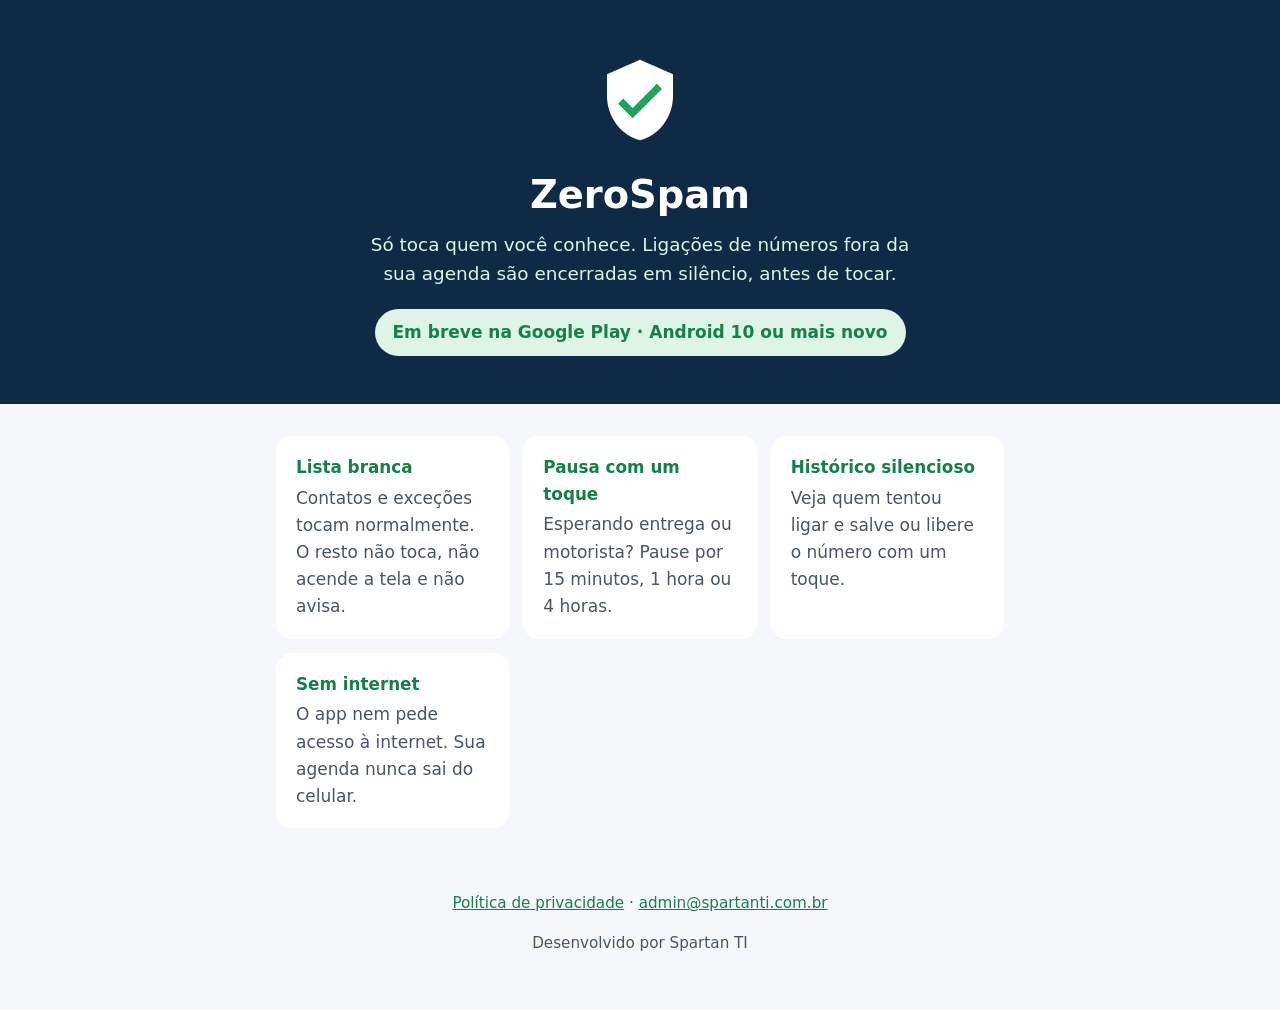
==== index.html @ 676edaab "Site e política de privacidade do ZeroSpam Co-Authored-By: Claude Opus 5 (1M context) <noreply@anthr" ====
<!doctype html>
<html lang="pt-BR">
<head>
<meta charset="utf-8">
<meta name="viewport" content="width=device-width, initial-scale=1">
<title>ZeroSpam — só toca quem você conhece</title>
<meta name="description" content="App Android que bloqueia ligações de números fora da sua agenda: telemarketing, robôs e golpes não chegam a tocar. Funciona sem internet.">
<link rel="icon" href="data:image/svg+xml,%3Csvg xmlns='http://www.w3.org/2000/svg' viewBox='0 0 24 24'%3E%3Cpath d='M12,1L3,5v6c0,5.55 3.84,10.74 9,12 5.16,-1.26 9,-6.45 9,-12V5l-9,-4z' fill='%2316804A'/%3E%3C/svg%3E">
<style>
  :root { --fg: #151A20; --muted: #4A5563; --bg: #F5F7FA; --card: #FFFFFF; --accent: #16804A; --navy: #0F2A44; --soft: #DDF4E6; }
  @media (prefers-color-scheme: dark) { :root { --fg: #E3E8EE; --muted: #A9B4C2; --bg: #0C141D; --card: #16212D; --accent: #5BD394; --soft: #12301F; } }
  * { box-sizing: border-box; }
  body { margin: 0; background: var(--bg); color: var(--fg); font: 17px/1.6 system-ui, sans-serif; }
  header { background: var(--navy); color: #fff; padding: 56px 16px 48px; text-align: center; }
  header svg { width: 88px; height: 88px; }
  header h1 { font-size: 2.4rem; margin: 12px 0 4px; }
  header p { margin: 0 auto; max-width: 560px; color: #DDF4E6; font-size: 1.15rem; }
  main { max-width: 760px; margin: 0 auto; padding: 32px 16px 48px; }
  .grid { display: grid; gap: 14px; grid-template-columns: repeat(auto-fit, minmax(220px, 1fr)); }
  .card { background: var(--card); border-radius: 16px; padding: 18px 20px; }
  .card h2 { font-size: 1.05rem; margin: 0 0 4px; color: var(--accent); }
  .card p { margin: 0; color: var(--muted); }
  .badge { display: inline-block; margin-top: 20px; padding: 10px 18px; border-radius: 999px; background: var(--soft); color: var(--accent); font-weight: 600; }
  footer { text-align: center; color: var(--muted); font-size: .95rem; padding: 0 16px 40px; }
  a { color: var(--accent); }
</style>
</head>
<body>
<header>
  <svg viewBox="0 0 24 24" aria-hidden="true"><path d="M12,1L3,5v6c0,5.55 3.84,10.74 9,12 5.16,-1.26 9,-6.45 9,-12V5l-9,-4z" fill="#fff"/><path d="M10,17l-4,-4 1.41,-1.41L10,14.17l6.59,-6.59L18,9l-8,8z" fill="#1FA35C"/></svg>
  <h1>ZeroSpam</h1>
  <p>Só toca quem você conhece. Ligações de números fora da sua agenda são encerradas em silêncio, antes de tocar.</p>
  <span class="badge">Em breve na Google Play · Android 10 ou mais novo</span>
</header>
<main>
  <div class="grid">
    <div class="card"><h2>Lista branca</h2><p>Contatos e exceções tocam normalmente. O resto não toca, não acende a tela e não avisa.</p></div>
    <div class="card"><h2>Pausa com um toque</h2><p>Esperando entrega ou motorista? Pause por 15 minutos, 1 hora ou 4 horas.</p></div>
    <div class="card"><h2>Histórico silencioso</h2><p>Veja quem tentou ligar e salve ou libere o número com um toque.</p></div>
    <div class="card"><h2>Sem internet</h2><p>O app nem pede acesso à internet. Sua agenda nunca sai do celular.</p></div>
  </div>
</main>
<footer>
  <p><a href="privacidade.html">Política de privacidade</a> · <a href="mailto:admin@spartanti.com.br">admin@spartanti.com.br</a></p>
  <p>Desenvolvido por Spartan TI</p>
</footer>
</body>
</html>
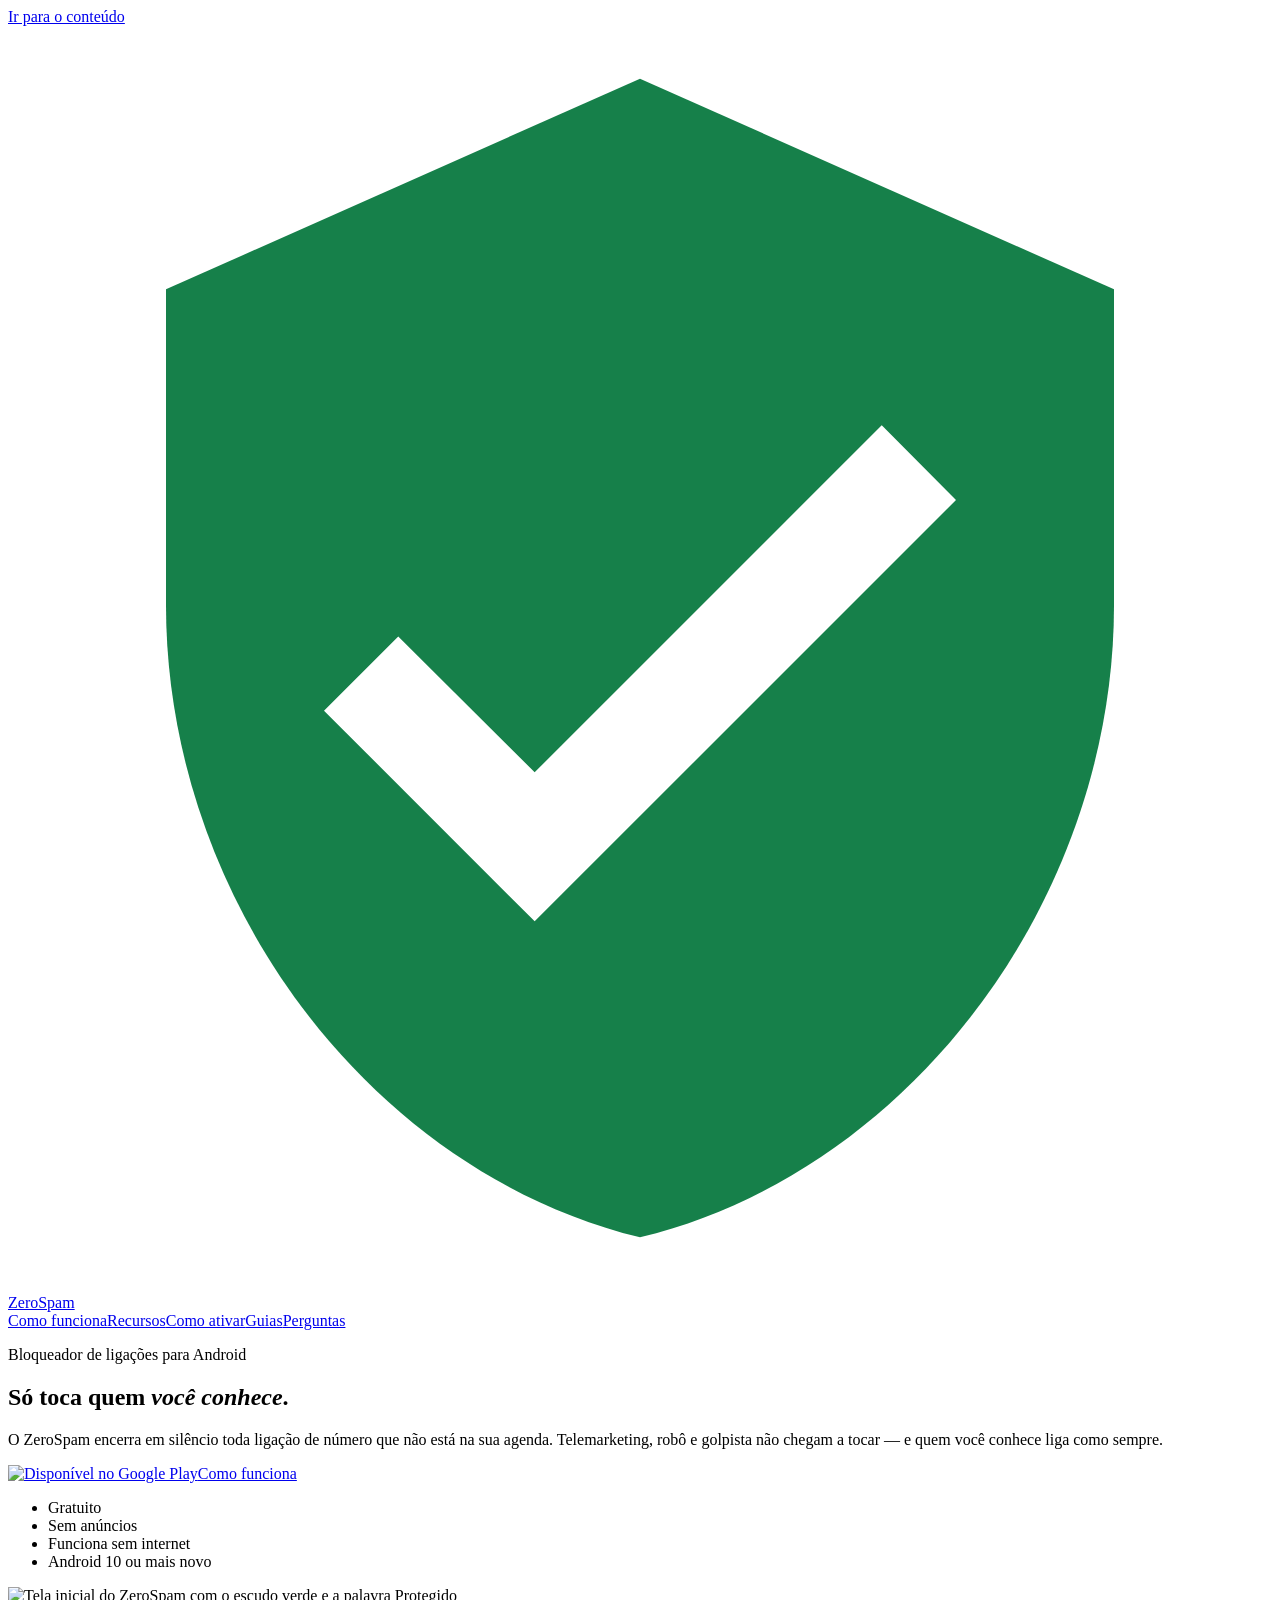
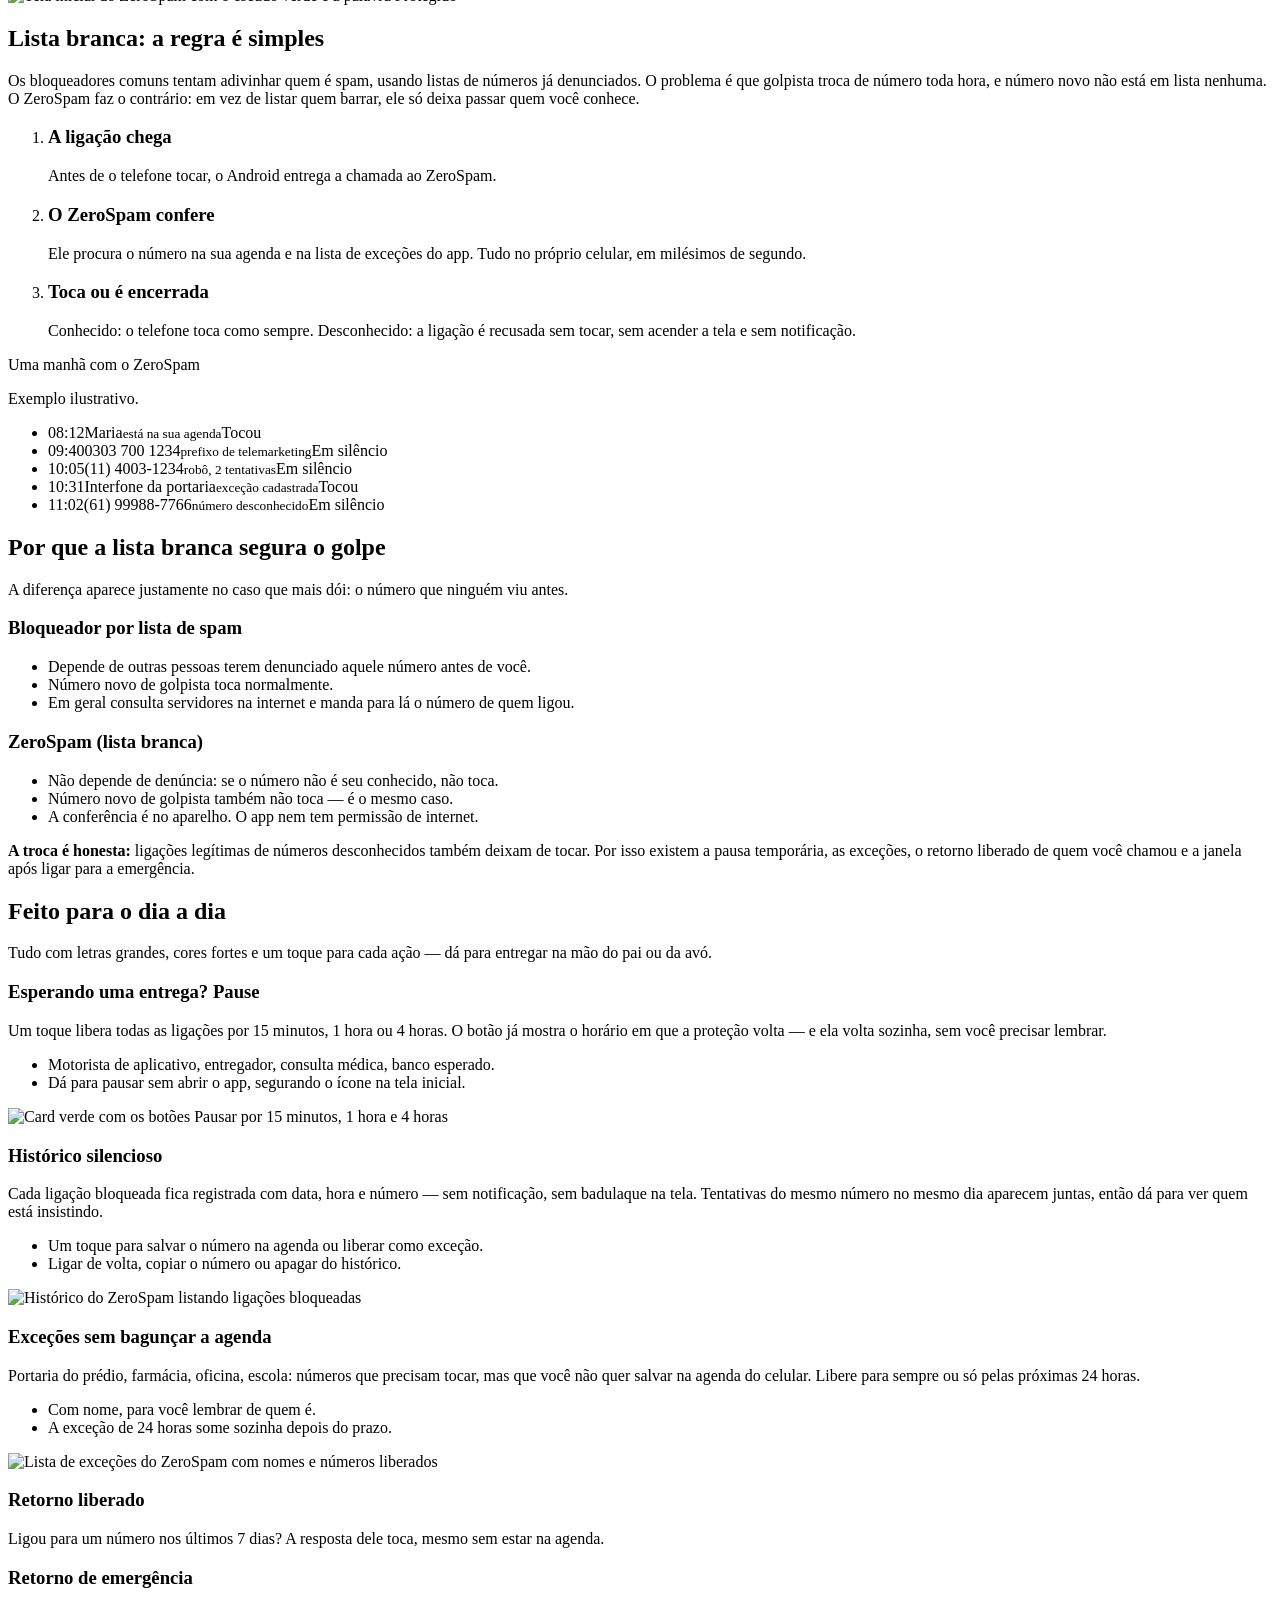
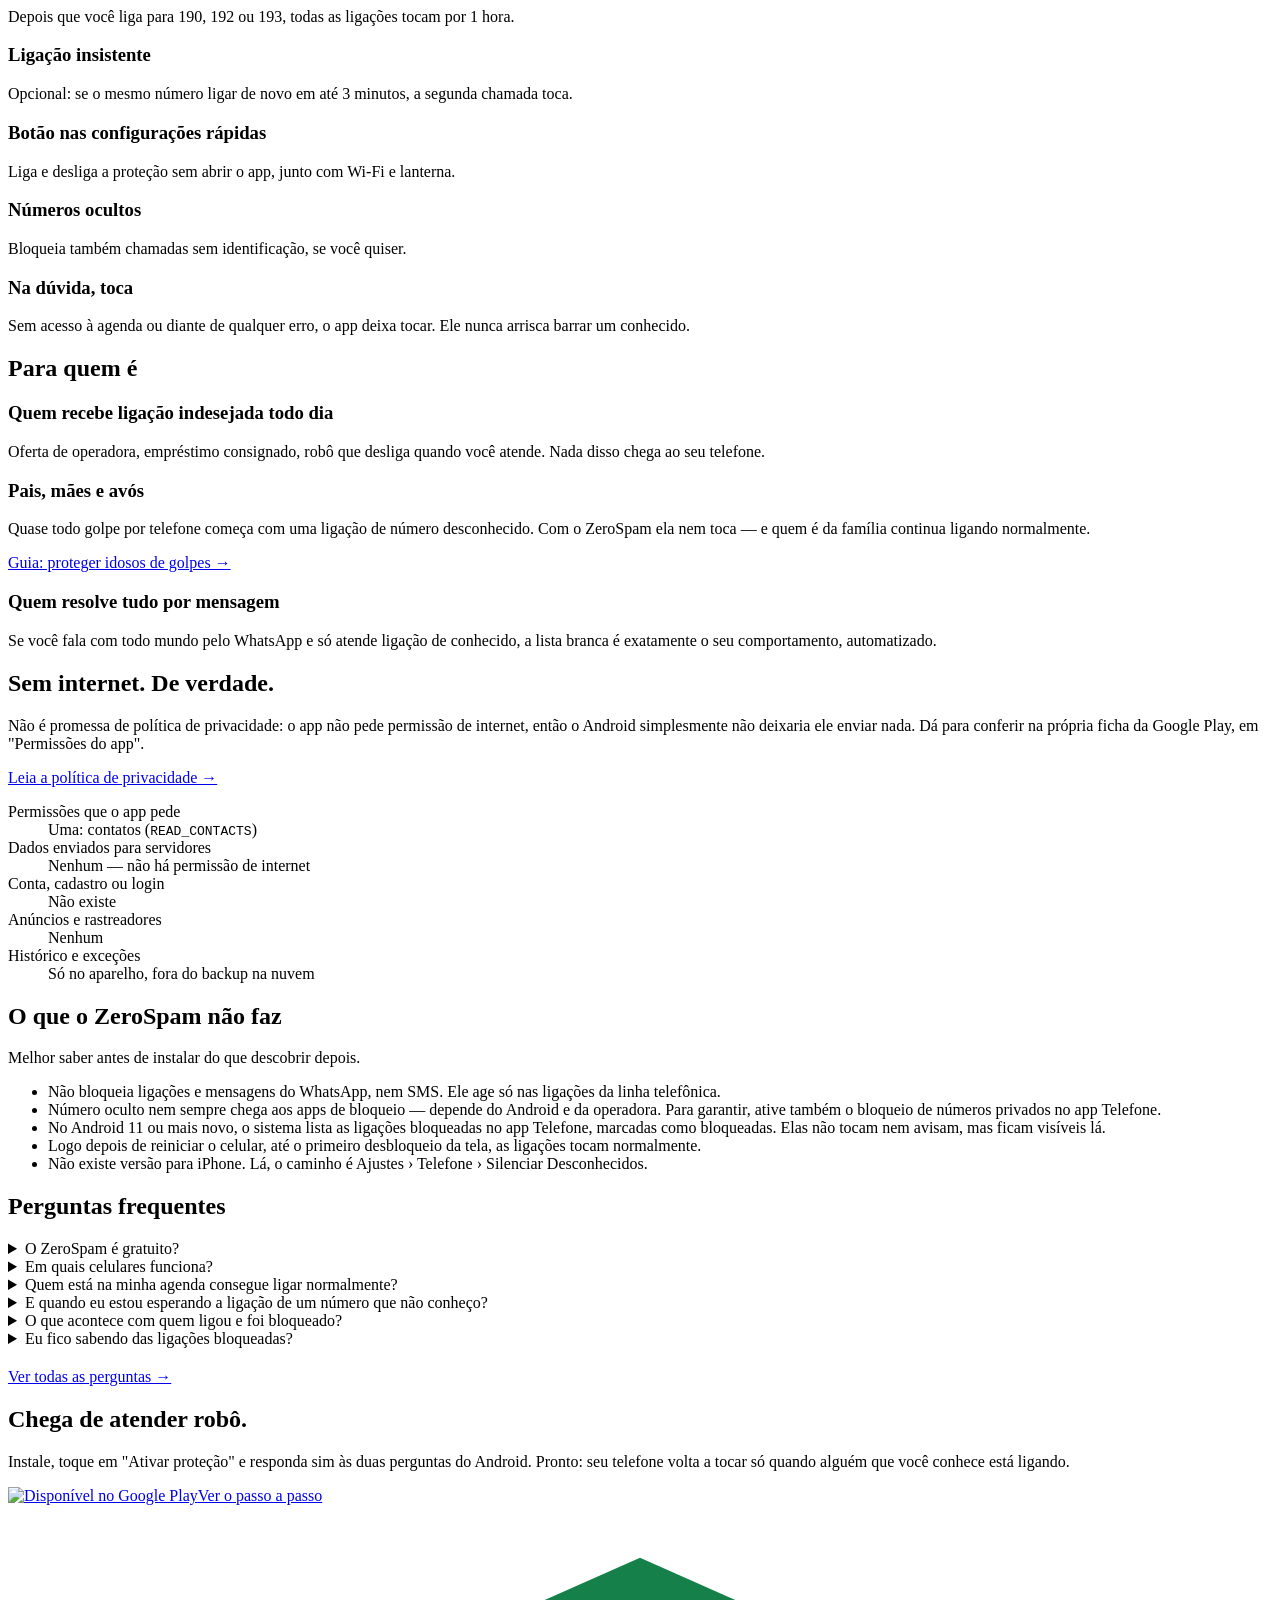
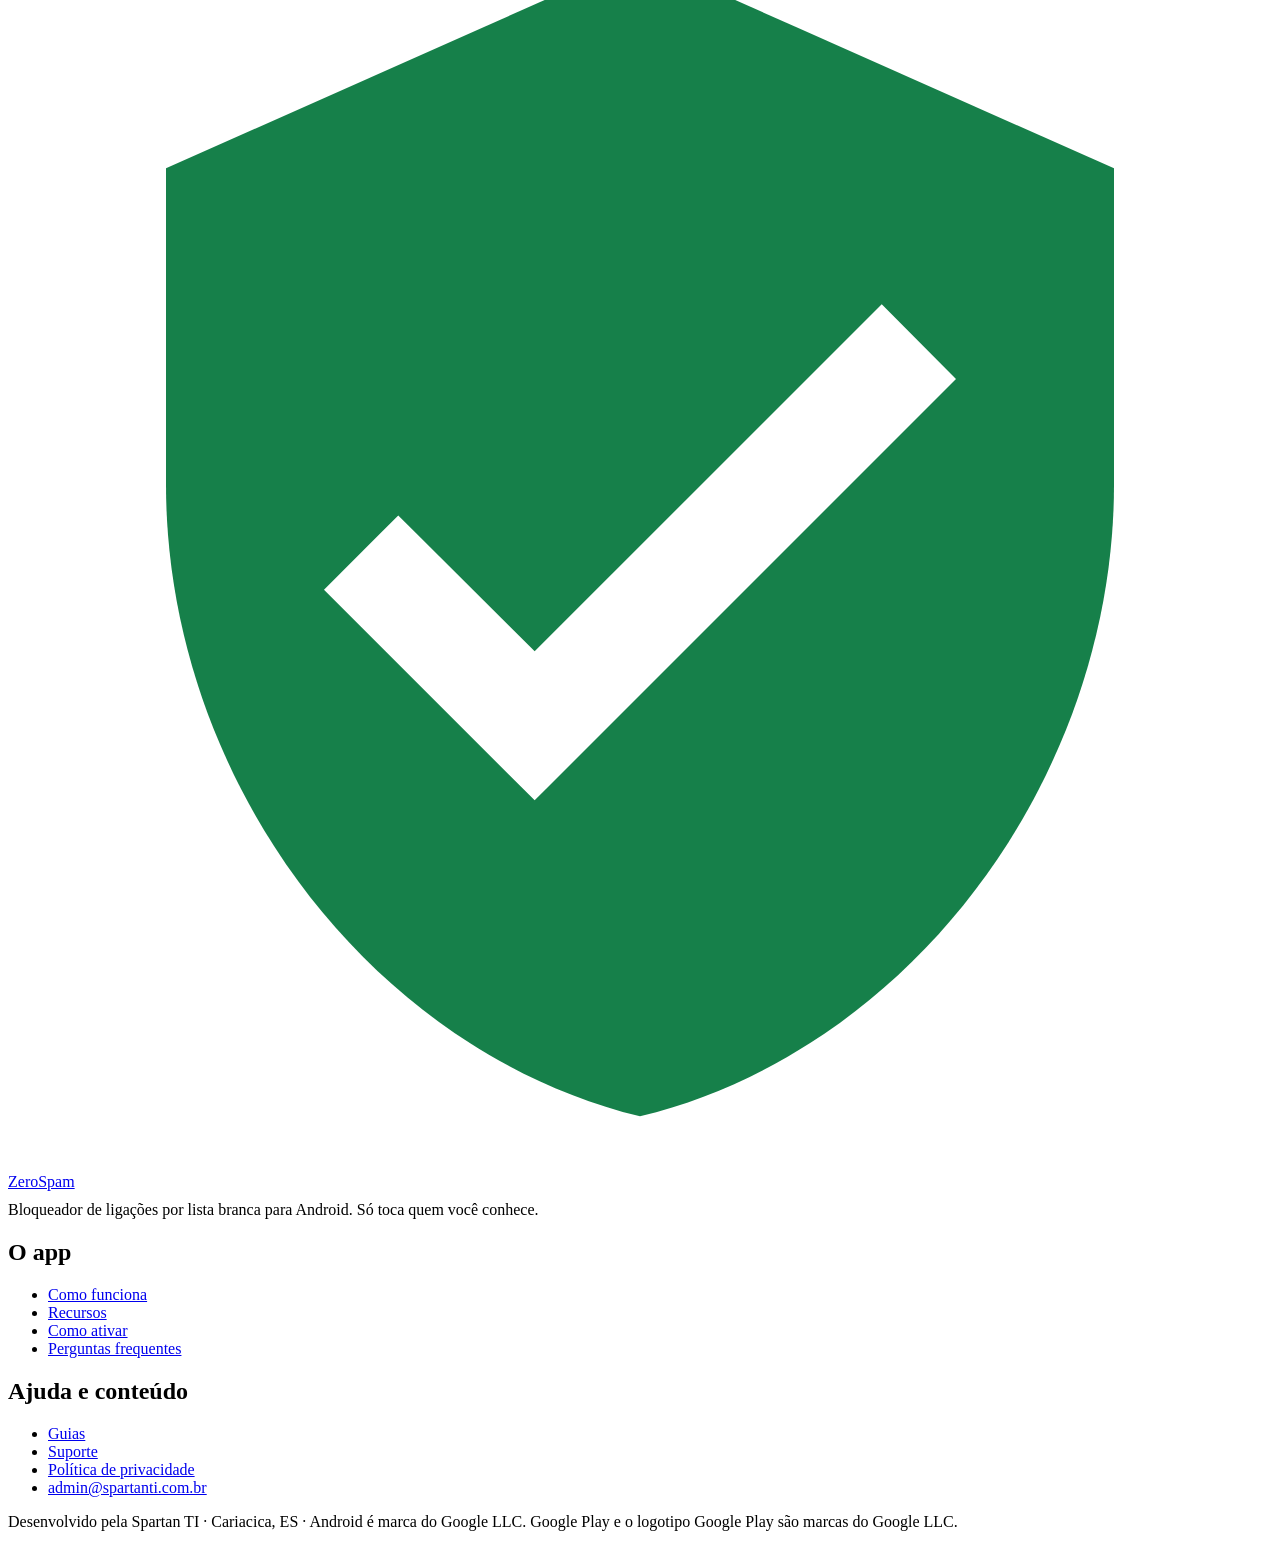
==== commit 739171cd: "Site de divulgacao do ZeroSpam Paginas: inicio, como ativar, perguntas frequentes, guias (telemarket" ====
--- a/index.html
+++ b/index.html
@@ -3,46 +3,279 @@
 <head>
 <meta charset="utf-8">
 <meta name="viewport" content="width=device-width, initial-scale=1">
-<title>ZeroSpam — só toca quem você conhece</title>
-<meta name="description" content="App Android que bloqueia ligações de números fora da sua agenda: telemarketing, robôs e golpes não chegam a tocar. Funciona sem internet.">
-<link rel="icon" href="data:image/svg+xml,%3Csvg xmlns='http://www.w3.org/2000/svg' viewBox='0 0 24 24'%3E%3Cpath d='M12,1L3,5v6c0,5.55 3.84,10.74 9,12 5.16,-1.26 9,-6.45 9,-12V5l-9,-4z' fill='%2316804A'/%3E%3C/svg%3E">
-<style>
-  :root { --fg: #151A20; --muted: #4A5563; --bg: #F5F7FA; --card: #FFFFFF; --accent: #16804A; --navy: #0F2A44; --soft: #DDF4E6; }
-  @media (prefers-color-scheme: dark) { :root { --fg: #E3E8EE; --muted: #A9B4C2; --bg: #0C141D; --card: #16212D; --accent: #5BD394; --soft: #12301F; } }
-  * { box-sizing: border-box; }
-  body { margin: 0; background: var(--bg); color: var(--fg); font: 17px/1.6 system-ui, sans-serif; }
-  header { background: var(--navy); color: #fff; padding: 56px 16px 48px; text-align: center; }
-  header svg { width: 88px; height: 88px; }
-  header h1 { font-size: 2.4rem; margin: 12px 0 4px; }
-  header p { margin: 0 auto; max-width: 560px; color: #DDF4E6; font-size: 1.15rem; }
-  main { max-width: 760px; margin: 0 auto; padding: 32px 16px 48px; }
-  .grid { display: grid; gap: 14px; grid-template-columns: repeat(auto-fit, minmax(220px, 1fr)); }
-  .card { background: var(--card); border-radius: 16px; padding: 18px 20px; }
-  .card h2 { font-size: 1.05rem; margin: 0 0 4px; color: var(--accent); }
-  .card p { margin: 0; color: var(--muted); }
-  .badge { display: inline-block; margin-top: 20px; padding: 10px 18px; border-radius: 999px; background: var(--soft); color: var(--accent); font-weight: 600; }
-  footer { text-align: center; color: var(--muted); font-size: .95rem; padding: 0 16px 40px; }
-  a { color: var(--accent); }
-</style>
+<title>ZeroSpam — bloqueador de ligações que só deixa tocar quem você conhece</title>
+<meta name="description" content="App Android gratuito que encerra em silêncio as ligações de números fora da sua agenda. Contra telemarketing, robôs e golpes. Funciona sem internet.">
+<link rel="canonical" href="https://spartanti.github.io/zerospam/">
+<meta property="og:type" content="website">
+<meta property="og:site_name" content="ZeroSpam">
+<meta property="og:locale" content="pt_BR">
+<meta property="og:title" content="ZeroSpam — bloqueador de ligações que só deixa tocar quem você conhece">
+<meta property="og:description" content="App Android gratuito que encerra em silêncio as ligações de números fora da sua agenda. Contra telemarketing, robôs e golpes. Funciona sem internet.">
+<meta property="og:url" content="https://spartanti.github.io/zerospam/">
+<meta property="og:image" content="https://spartanti.github.io/zerospam/assets/img/og.jpg">
+<meta name="twitter:card" content="summary_large_image">
+<meta name="theme-color" content="#0F2A44">
+<link rel="icon" href="/zerospam/assets/favicon.svg" type="image/svg+xml">
+<link rel="icon" href="/zerospam/assets/favicon-32.png" sizes="32x32">
+<link rel="apple-touch-icon" href="/zerospam/assets/apple-touch-icon.png">
+<link rel="stylesheet" href="/zerospam/assets/site.css">
+<script type="application/ld+json">{"@context":"https://schema.org","@type":"SoftwareApplication","name":"ZeroSpam","applicationCategory":"SecurityApplication","operatingSystem":"Android 10 ou mais novo","softwareVersion":"1.0.3","inLanguage":"pt-BR","isAccessibleForFree":true,"description":"Bloqueador de ligações por lista branca: só toca quem está na sua agenda ou nas exceções do app. Funciona sem internet.","image":"https://spartanti.github.io/zerospam/assets/img/og.jpg","url":"https://spartanti.github.io/zerospam/","downloadUrl":"https://play.google.com/store/apps/details?id=com.spartanti.zerospam","installUrl":"https://play.google.com/store/apps/details?id=com.spartanti.zerospam","publisher":{"@type":"Organization","name":"Spartan TI","url":"https://spartanti.com.br/","email":"admin@spartanti.com.br","address":{"@type":"PostalAddress","addressLocality":"Cariacica","addressRegion":"ES","addressCountry":"BR"}}}</script>
+<script type="application/ld+json">{"@context":"https://schema.org","@type":"WebSite","name":"ZeroSpam","url":"https://spartanti.github.io/zerospam/","inLanguage":"pt-BR","publisher":{"@type":"Organization","name":"Spartan TI","url":"https://spartanti.com.br/","email":"admin@spartanti.com.br","address":{"@type":"PostalAddress","addressLocality":"Cariacica","addressRegion":"ES","addressCountry":"BR"}}}</script>
 </head>
-<body>
-<header>
-  <svg viewBox="0 0 24 24" aria-hidden="true"><path d="M12,1L3,5v6c0,5.55 3.84,10.74 9,12 5.16,-1.26 9,-6.45 9,-12V5l-9,-4z" fill="#fff"/><path d="M10,17l-4,-4 1.41,-1.41L10,14.17l6.59,-6.59L18,9l-8,8z" fill="#1FA35C"/></svg>
-  <h1>ZeroSpam</h1>
-  <p>Só toca quem você conhece. Ligações de números fora da sua agenda são encerradas em silêncio, antes de tocar.</p>
-  <span class="badge">Em breve na Google Play · Android 10 ou mais novo</span>
-</header>
-<main>
-  <div class="grid">
-    <div class="card"><h2>Lista branca</h2><p>Contatos e exceções tocam normalmente. O resto não toca, não acende a tela e não avisa.</p></div>
-    <div class="card"><h2>Pausa com um toque</h2><p>Esperando entrega ou motorista? Pause por 15 minutos, 1 hora ou 4 horas.</p></div>
-    <div class="card"><h2>Histórico silencioso</h2><p>Veja quem tentou ligar e salve ou libere o número com um toque.</p></div>
-    <div class="card"><h2>Sem internet</h2><p>O app nem pede acesso à internet. Sua agenda nunca sai do celular.</p></div>
-  </div>
+<body class="">
+<a class="skip" href="#conteudo">Ir para o conteúdo</a>
+<header class="site-head"><div class="wrap">
+  <a class="brand" href="/zerospam/"><svg viewBox="0 0 24 24" aria-hidden="true"><path d="M12,1L3,5v6c0,5.55 3.84,10.74 9,12 5.16,-1.26 9,-6.45 9,-12V5l-9,-4z" fill="#16804A"/><path d="M10,17l-4,-4 1.41,-1.41L10,14.17l6.59,-6.59L18,9l-8,8z" fill="#fff"/></svg>ZeroSpam</a>
+  <nav class="site-nav" aria-label="Principal"><a href="/zerospam/#como-funciona">Como funciona</a><a href="/zerospam/#recursos">Recursos</a><a href="/zerospam/como-ativar/">Como ativar</a><a href="/zerospam/guias/">Guias</a><a href="/zerospam/perguntas-frequentes/">Perguntas</a></nav>
+</div></header>
+<main id="conteudo">
+
+<section class="hero">
+  <div class="wrap">
+    <div>
+      <p class="eyebrow">Bloqueador de ligações para Android</p>
+      <h1>Só toca quem <em>você conhece</em>.</h1>
+      <p class="lead">O ZeroSpam encerra em silêncio toda ligação de número que não está na sua agenda. Telemarketing, robô e golpista não chegam a tocar — e quem você conhece liga como sempre.</p>
+      <div class="cta-row"><a class="play-badge " href="https://play.google.com/store/apps/details?id=com.spartanti.zerospam" rel="noopener"><img src="/zerospam/assets/img/google-play-pt-br.png" alt="Disponível no Google Play" width="323" height="125" loading="lazy"></a><a class="btn btn-ghost" href="#como-funciona">Como funciona</a></div>
+      <ul class="checks">
+        <li>Gratuito</li><li>Sem anúncios</li><li>Funciona sem internet</li><li>Android 10 ou mais novo</li>
+      </ul>
+    </div>
+    <div class="hero-art">
+      <div class="phone"><img src="/zerospam/assets/img/home.webp" alt="Tela inicial do ZeroSpam com o escudo verde e a palavra Protegido" width="540" height="1200" fetchpriority="high"></div>
+    </div>
+  </div>
+</section>
+
+<section class="section" id="como-funciona">
+  <div class="wrap">
+    <div class="section-head">
+      <h2>Lista branca: a regra é simples</h2>
+      <p>Os bloqueadores comuns tentam adivinhar quem é spam, usando listas de números já denunciados. O problema é que golpista troca de número toda hora, e número novo não está em lista nenhuma. O ZeroSpam faz o contrário: em vez de listar quem barrar, ele só deixa passar quem você conhece.</p>
+    </div>
+    <div class="how">
+      <ol class="steps">
+        <li><div><h3>A ligação chega</h3><p>Antes de o telefone tocar, o Android entrega a chamada ao ZeroSpam.</p></div></li>
+        <li><div><h3>O ZeroSpam confere</h3><p>Ele procura o número na sua agenda e na lista de exceções do app. Tudo no próprio celular, em milésimos de segundo.</p></div></li>
+        <li><div><h3>Toca ou é encerrada</h3><p>Conhecido: o telefone toca como sempre. Desconhecido: a ligação é recusada sem tocar, sem acender a tela e sem notificação.</p></div></li>
+      </ol>
+      <div class="log">
+        <p class="log-title">Uma manhã com o ZeroSpam</p>
+        <p class="log-note">Exemplo ilustrativo.</p>
+        <ul>
+          <li><time>08:12</time><span class="who">Maria<small>está na sua agenda</small></span><span class="tag ring">Tocou</span></li>
+          <li><time>09:40</time><span class="who">0303 700 1234<small>prefixo de telemarketing</small></span><span class="tag drop">Em silêncio</span></li>
+          <li><time>10:05</time><span class="who">(11) 4003-1234<small>robô, 2 tentativas</small></span><span class="tag drop">Em silêncio</span></li>
+          <li><time>10:31</time><span class="who">Interfone da portaria<small>exceção cadastrada</small></span><span class="tag ring">Tocou</span></li>
+          <li><time>11:02</time><span class="who">(61) 99988-7766<small>número desconhecido</small></span><span class="tag drop">Em silêncio</span></li>
+        </ul>
+      </div>
+    </div>
+  </div>
+</section>
+
+<section class="section alt">
+  <div class="wrap">
+    <div class="section-head">
+      <h2>Por que a lista branca segura o golpe</h2>
+      <p>A diferença aparece justamente no caso que mais dói: o número que ninguém viu antes.</p>
+    </div>
+    <div class="compare">
+      <div>
+        <h3>Bloqueador por lista de spam</h3>
+        <ul>
+          <li>Depende de outras pessoas terem denunciado aquele número antes de você.</li>
+          <li>Número novo de golpista toca normalmente.</li>
+          <li>Em geral consulta servidores na internet e manda para lá o número de quem ligou.</li>
+        </ul>
+      </div>
+      <div class="ours">
+        <h3>ZeroSpam (lista branca)</h3>
+        <ul>
+          <li>Não depende de denúncia: se o número não é seu conhecido, não toca.</li>
+          <li>Número novo de golpista também não toca — é o mesmo caso.</li>
+          <li>A conferência é no aparelho. O app nem tem permissão de internet.</li>
+        </ul>
+      </div>
+    </div>
+    <p class="trade"><strong>A troca é honesta:</strong> ligações legítimas de números desconhecidos também deixam de tocar. Por isso existem a pausa temporária, as exceções, o retorno liberado de quem você chamou e a janela após ligar para a emergência.</p>
+  </div>
+</section>
+
+<section class="section" id="recursos">
+  <div class="wrap">
+    <div class="section-head">
+      <h2>Feito para o dia a dia</h2>
+      <p>Tudo com letras grandes, cores fortes e um toque para cada ação — dá para entregar na mão do pai ou da avó.</p>
+    </div>
+
+    <div class="feature">
+      <div>
+        <h3>Esperando uma entrega? Pause</h3>
+        <p>Um toque libera todas as ligações por 15 minutos, 1 hora ou 4 horas. O botão já mostra o horário em que a proteção volta — e ela volta sozinha, sem você precisar lembrar.</p>
+        <ul>
+          <li>Motorista de aplicativo, entregador, consulta médica, banco esperado.</li>
+          <li>Dá para pausar sem abrir o app, segurando o ícone na tela inicial.</li>
+        </ul>
+      </div>
+      <div class="feature-art"><div class="phone"><img src="/zerospam/assets/img/home-pausa.webp" alt="Card verde com os botões Pausar por 15 minutos, 1 hora e 4 horas" width="540" height="1200" loading="lazy"></div></div>
+    </div>
+
+    <div class="feature">
+      <div>
+        <h3>Histórico silencioso</h3>
+        <p>Cada ligação bloqueada fica registrada com data, hora e número — sem notificação, sem badulaque na tela. Tentativas do mesmo número no mesmo dia aparecem juntas, então dá para ver quem está insistindo.</p>
+        <ul>
+          <li>Um toque para salvar o número na agenda ou liberar como exceção.</li>
+          <li>Ligar de volta, copiar o número ou apagar do histórico.</li>
+        </ul>
+      </div>
+      <div class="feature-art"><div class="phone"><img src="/zerospam/assets/img/historico.webp" alt="Histórico do ZeroSpam listando ligações bloqueadas" width="540" height="1200" loading="lazy"></div></div>
+    </div>
+
+    <div class="feature">
+      <div>
+        <h3>Exceções sem bagunçar a agenda</h3>
+        <p>Portaria do prédio, farmácia, oficina, escola: números que precisam tocar, mas que você não quer salvar na agenda do celular. Libere para sempre ou só pelas próximas 24 horas.</p>
+        <ul>
+          <li>Com nome, para você lembrar de quem é.</li>
+          <li>A exceção de 24 horas some sozinha depois do prazo.</li>
+        </ul>
+      </div>
+      <div class="feature-art"><div class="phone"><img src="/zerospam/assets/img/excecoes.webp" alt="Lista de exceções do ZeroSpam com nomes e números liberados" width="540" height="1200" loading="lazy"></div></div>
+    </div>
+
+    <div class="mini">
+      <div><h3>Retorno liberado</h3><p>Ligou para um número nos últimos 7 dias? A resposta dele toca, mesmo sem estar na agenda.</p></div>
+      <div><h3>Retorno de emergência</h3><p>Depois que você liga para 190, 192 ou 193, todas as ligações tocam por 1 hora.</p></div>
+      <div><h3>Ligação insistente</h3><p>Opcional: se o mesmo número ligar de novo em até 3 minutos, a segunda chamada toca.</p></div>
+      <div><h3>Botão nas configurações rápidas</h3><p>Liga e desliga a proteção sem abrir o app, junto com Wi-Fi e lanterna.</p></div>
+      <div><h3>Números ocultos</h3><p>Bloqueia também chamadas sem identificação, se você quiser.</p></div>
+      <div><h3>Na dúvida, toca</h3><p>Sem acesso à agenda ou diante de qualquer erro, o app deixa tocar. Ele nunca arrisca barrar um conhecido.</p></div>
+    </div>
+  </div>
+</section>
+
+<section class="section alt">
+  <div class="wrap">
+    <div class="section-head"><h2>Para quem é</h2></div>
+    <div class="people">
+      <div>
+        <h3>Quem recebe ligação indesejada todo dia</h3>
+        <p>Oferta de operadora, empréstimo consignado, robô que desliga quando você atende. Nada disso chega ao seu telefone.</p>
+      </div>
+      <div>
+        <h3>Pais, mães e avós</h3>
+        <p>Quase todo golpe por telefone começa com uma ligação de número desconhecido. Com o ZeroSpam ela nem toca — e quem é da família continua ligando normalmente.</p>
+        <a href="/zerospam/guias/como-proteger-idosos-de-golpes-por-telefone/">Guia: proteger idosos de golpes →</a>
+      </div>
+      <div>
+        <h3>Quem resolve tudo por mensagem</h3>
+        <p>Se você fala com todo mundo pelo WhatsApp e só atende ligação de conhecido, a lista branca é exatamente o seu comportamento, automatizado.</p>
+      </div>
+    </div>
+  </div>
+</section>
+
+<section class="section privacy">
+  <div class="wrap">
+    <div class="section-head">
+      <h2>Sem internet. De verdade.</h2>
+      <p>Não é promessa de política de privacidade: o app não pede permissão de internet, então o Android simplesmente não deixaria ele enviar nada. Dá para conferir na própria ficha da Google Play, em "Permissões do app".</p>
+      <p><a href="/zerospam/privacidade.html">Leia a política de privacidade →</a></p>
+    </div>
+    <dl class="perm">
+      <dt>Permissões que o app pede</dt>
+      <dd>Uma: contatos (<code>READ_CONTACTS</code>)</dd>
+      <dt>Dados enviados para servidores</dt>
+      <dd>Nenhum — não há permissão de internet</dd>
+      <dt>Conta, cadastro ou login</dt>
+      <dd>Não existe</dd>
+      <dt>Anúncios e rastreadores</dt>
+      <dd>Nenhum</dd>
+      <dt>Histórico e exceções</dt>
+      <dd>Só no aparelho, fora do backup na nuvem</dd>
+    </dl>
+  </div>
+</section>
+
+<section class="section">
+  <div class="wrap">
+    <div class="section-head"><h2>O que o ZeroSpam não faz</h2><p>Melhor saber antes de instalar do que descobrir depois.</p></div>
+    <ul class="limits">
+      <li>Não bloqueia ligações e mensagens do WhatsApp, nem SMS. Ele age só nas ligações da linha telefônica.</li>
+      <li>Número oculto nem sempre chega aos apps de bloqueio — depende do Android e da operadora. Para garantir, ative também o bloqueio de números privados no app Telefone.</li>
+      <li>No Android 11 ou mais novo, o sistema lista as ligações bloqueadas no app Telefone, marcadas como bloqueadas. Elas não tocam nem avisam, mas ficam visíveis lá.</li>
+      <li>Logo depois de reiniciar o celular, até o primeiro desbloqueio da tela, as ligações tocam normalmente.</li>
+      <li>Não existe versão para iPhone. Lá, o caminho é Ajustes › Telefone › Silenciar Desconhecidos.</li>
+    </ul>
+  </div>
+</section>
+
+<section class="section alt">
+  <div class="wrap">
+    <div class="section-head"><h2>Perguntas frequentes</h2></div>
+    <div class="faq">
+  <details>
+    <summary>O ZeroSpam é gratuito?</summary>
+    <div class="answer"><p>É. O app é gratuito, não tem anúncios, não tem compras dentro do app e não pede cadastro.</p></div>
+  </details>
+  <details>
+    <summary>Em quais celulares funciona?</summary>
+    <div class="answer"><p>Android 10 ou mais novo, em aparelho com chip (função de telefone). Não existe versão para iPhone: no iPhone o próprio sistema tem algo parecido em Ajustes › Telefone › Silenciar Desconhecidos, que manda ligações de números fora da agenda direto para a caixa postal.</p></div>
+  </details>
+  <details>
+    <summary>Quem está na minha agenda consegue ligar normalmente?</summary>
+    <div class="answer"><p>Sim. O ZeroSpam reconhece o mesmo número escrito de formas diferentes: com +55, com 0 e código de operadora, com ou sem o nono dígito, com ou sem DDD.</p></div>
+  </details>
+  <details>
+    <summary>E quando eu estou esperando a ligação de um número que não conheço?</summary>
+    <div class="answer"><p>Use a pausa: 15 minutos, 1 hora ou 4 horas. Todas as ligações tocam nesse período e a proteção volta sozinha no fim do tempo. Se for um número que vai ligar sempre (portaria, médico, oficina), cadastre como exceção.</p></div>
+  </details>
+  <details>
+    <summary>O que acontece com quem ligou e foi bloqueado?</summary>
+    <div class="answer"><p>A chamada é recusada antes de tocar. Para quem ligou, é como se a ligação tivesse sido recusada; dependendo da operadora, pode cair na caixa postal. Seu celular não toca, não acende a tela e não mostra aviso nenhum.</p></div>
+  </details>
+  <details>
+    <summary>Eu fico sabendo das ligações bloqueadas?</summary>
+    <div class="answer"><p>Ficam todas no histórico dentro do app, com data, hora e número, e sem notificação. No Android 11 ou mais novo, o próprio sistema também lista essas ligações no app Telefone, marcadas como bloqueadas.</p></div>
+  </details></div>
+    <p style="margin-top:20px"><a href="/zerospam/perguntas-frequentes/">Ver todas as perguntas →</a></p>
+  </div>
+</section>
+
+<section class="section final">
+  <div class="narrow">
+    <h2>Chega de atender robô.</h2>
+    <p>Instale, toque em "Ativar proteção" e responda sim às duas perguntas do Android. Pronto: seu telefone volta a tocar só quando alguém que você conhece está ligando.</p>
+    <div class="cta-row"><a class="play-badge " href="https://play.google.com/store/apps/details?id=com.spartanti.zerospam" rel="noopener"><img src="/zerospam/assets/img/google-play-pt-br.png" alt="Disponível no Google Play" width="323" height="125" loading="lazy"></a><a class="btn btn-ghost" href="/zerospam/como-ativar/">Ver o passo a passo</a></div>
+  </div>
+</section>
 </main>
-<footer>
-  <p><a href="privacidade.html">Política de privacidade</a> · <a href="mailto:admin@spartanti.com.br">admin@spartanti.com.br</a></p>
-  <p>Desenvolvido por Spartan TI</p>
-</footer>
+<footer class="site-foot"><div class="wrap">
+  <div>
+    <a class="brand" href="/zerospam/"><svg viewBox="0 0 24 24" aria-hidden="true"><path d="M12,1L3,5v6c0,5.55 3.84,10.74 9,12 5.16,-1.26 9,-6.45 9,-12V5l-9,-4z" fill="#16804A"/><path d="M10,17l-4,-4 1.41,-1.41L10,14.17l6.59,-6.59L18,9l-8,8z" fill="#fff"/></svg>ZeroSpam</a>
+    <p class="muted" style="margin-top:10px">Bloqueador de ligações por lista branca para Android. Só toca quem você conhece.</p>
+  </div>
+  <div>
+    <h2>O app</h2>
+    <ul>
+      <li><a href="/zerospam/#como-funciona">Como funciona</a></li>
+      <li><a href="/zerospam/#recursos">Recursos</a></li>
+      <li><a href="/zerospam/como-ativar/">Como ativar</a></li>
+      <li><a href="/zerospam/perguntas-frequentes/">Perguntas frequentes</a></li>
+    </ul>
+  </div>
+  <div>
+    <h2>Ajuda e conteúdo</h2>
+    <ul>
+      <li><a href="/zerospam/guias/">Guias</a></li>
+      <li><a href="/zerospam/suporte/">Suporte</a></li>
+      <li><a href="/zerospam/privacidade.html">Política de privacidade</a></li>
+      <li><a href="mailto:admin@spartanti.com.br">admin@spartanti.com.br</a></li>
+    </ul>
+  </div>
+  <p class="fine">Desenvolvido pela Spartan TI · Cariacica, ES · Android é marca do Google LLC. Google Play e o logotipo Google Play são marcas do Google LLC.</p>
+</div></footer>
 </body>
-</html>
+</html>
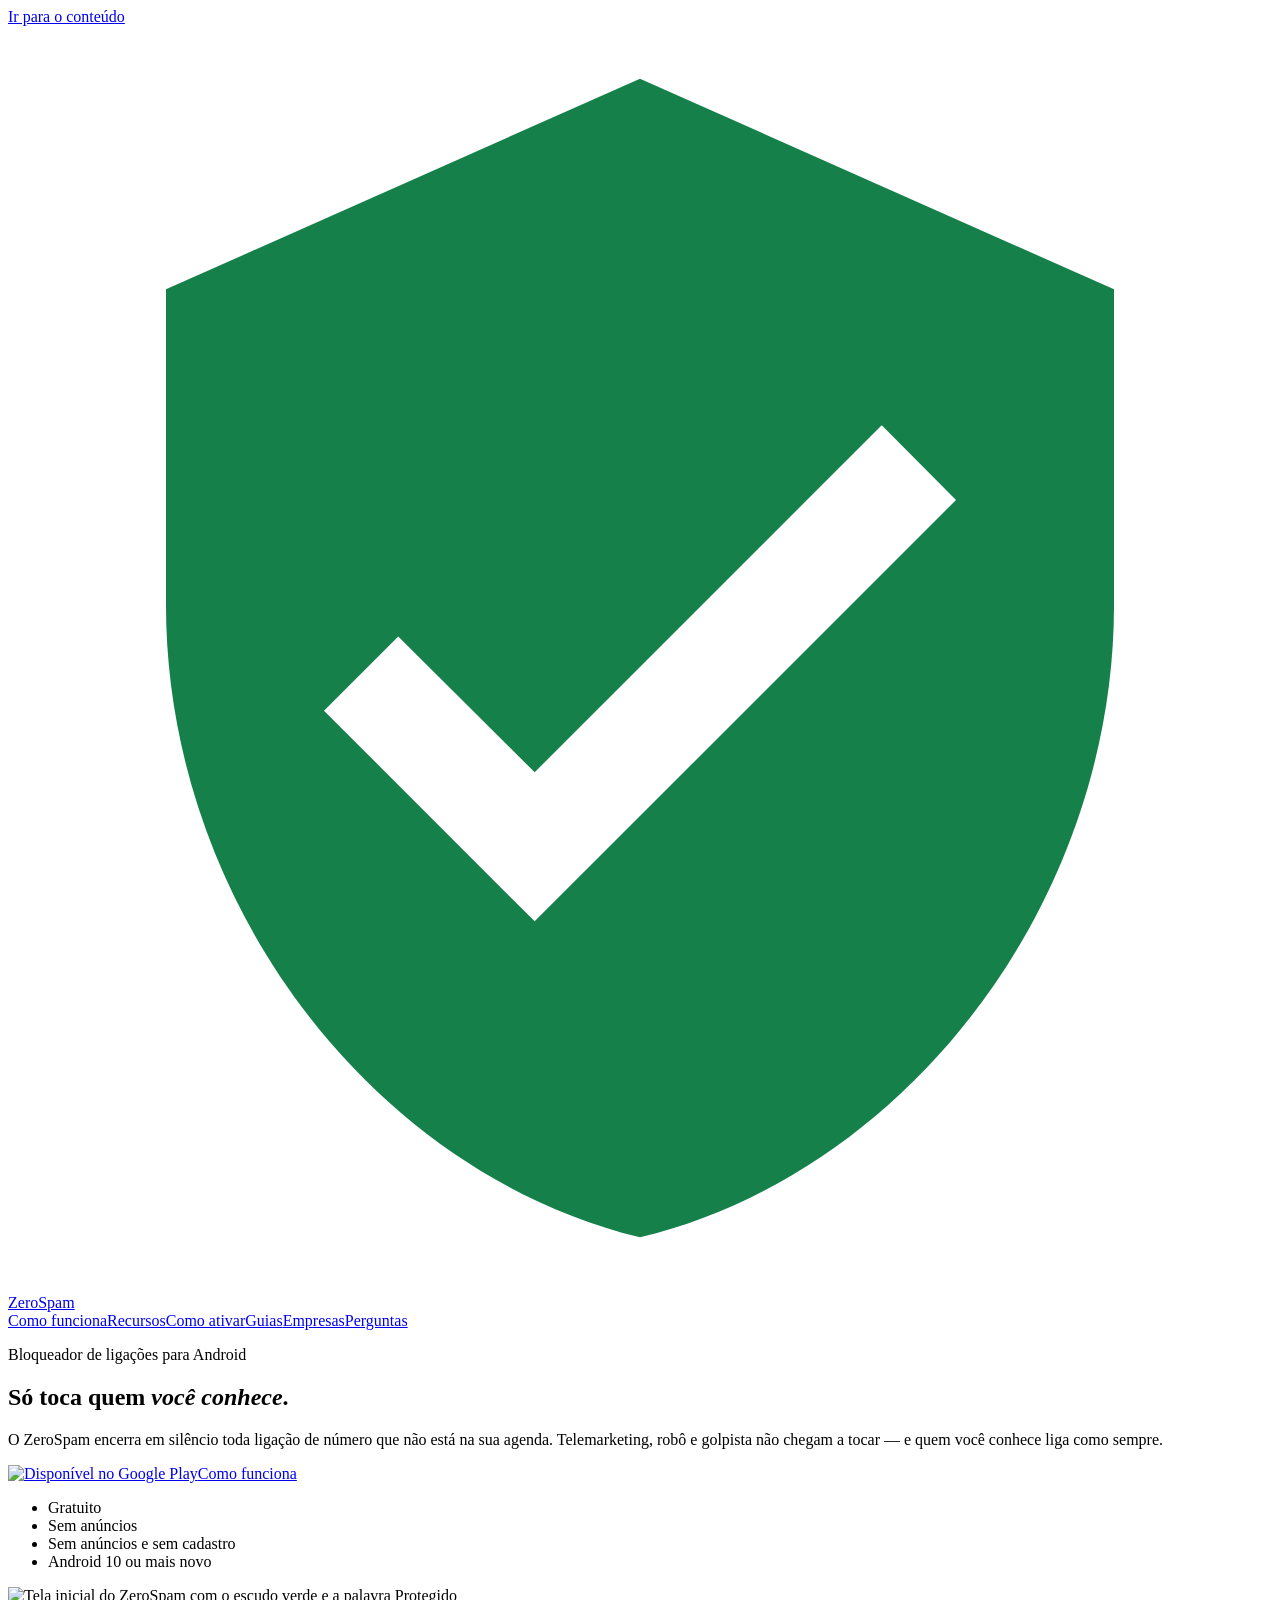
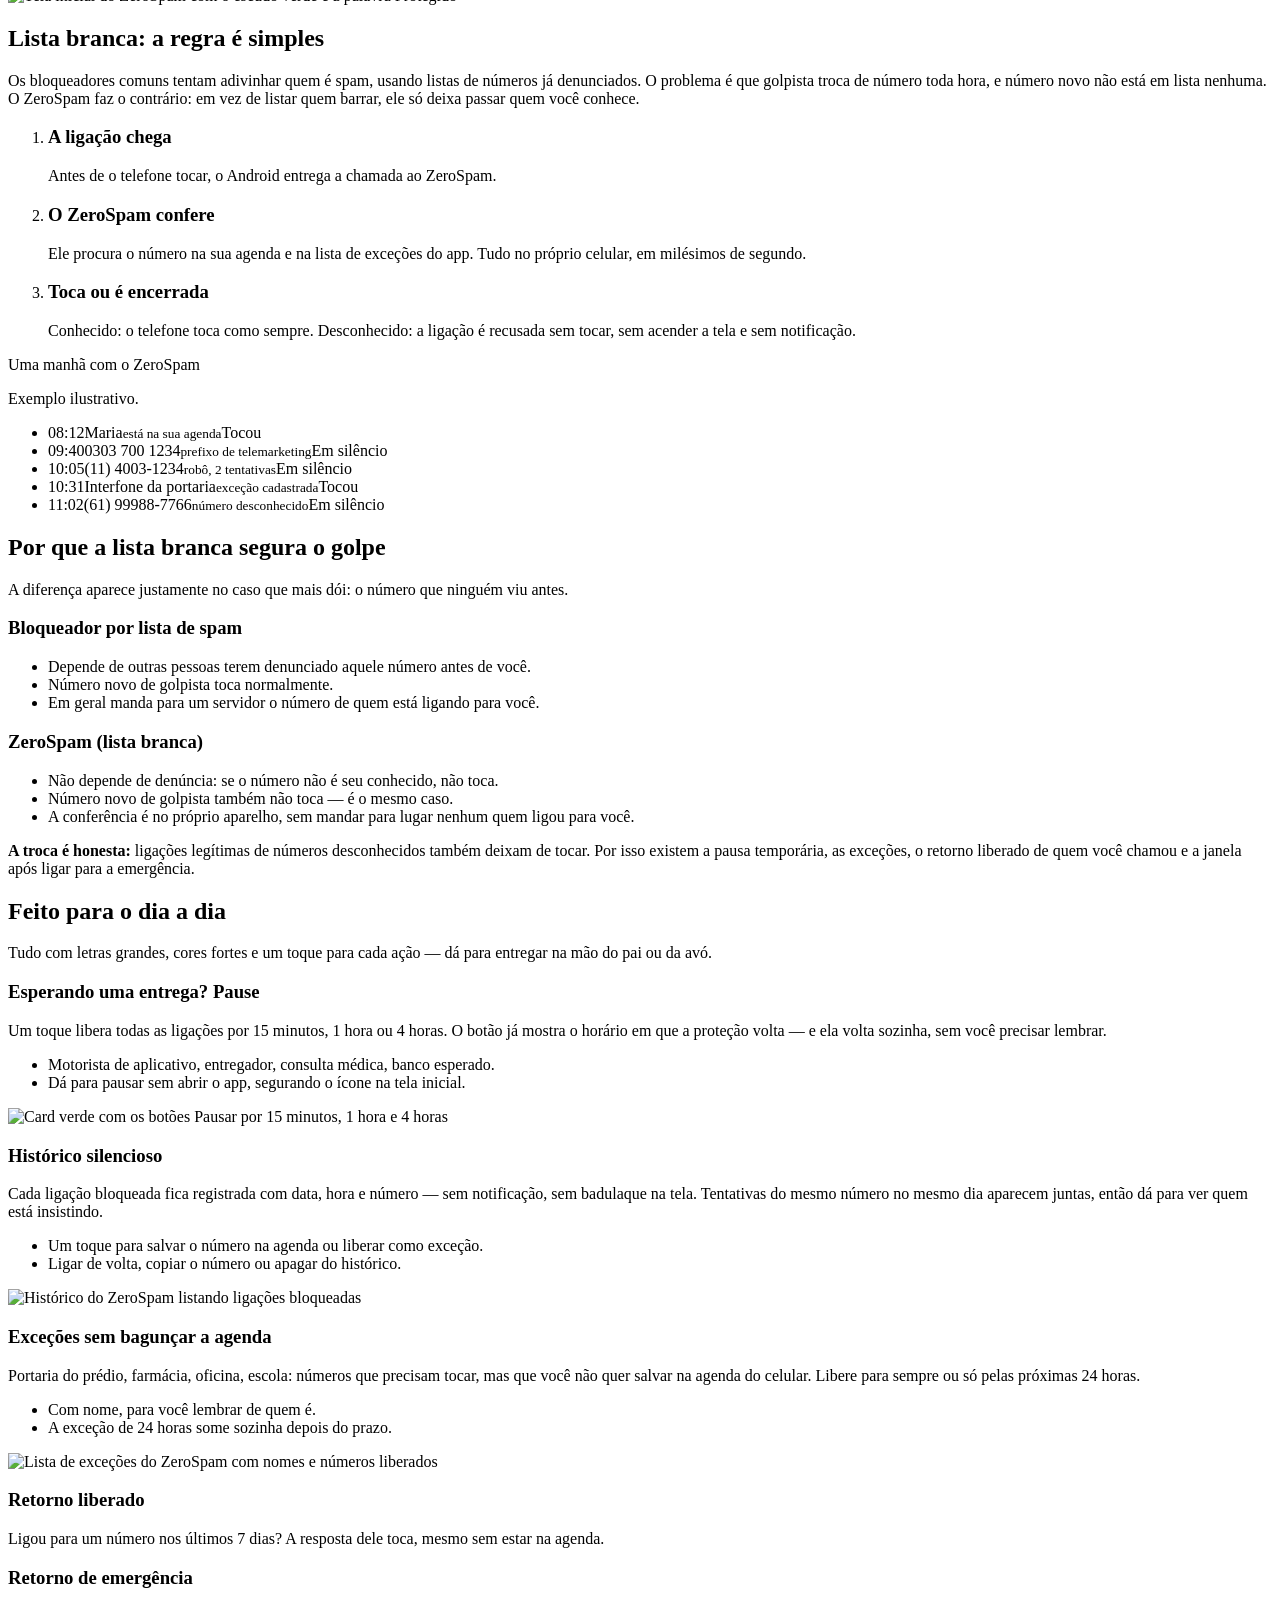
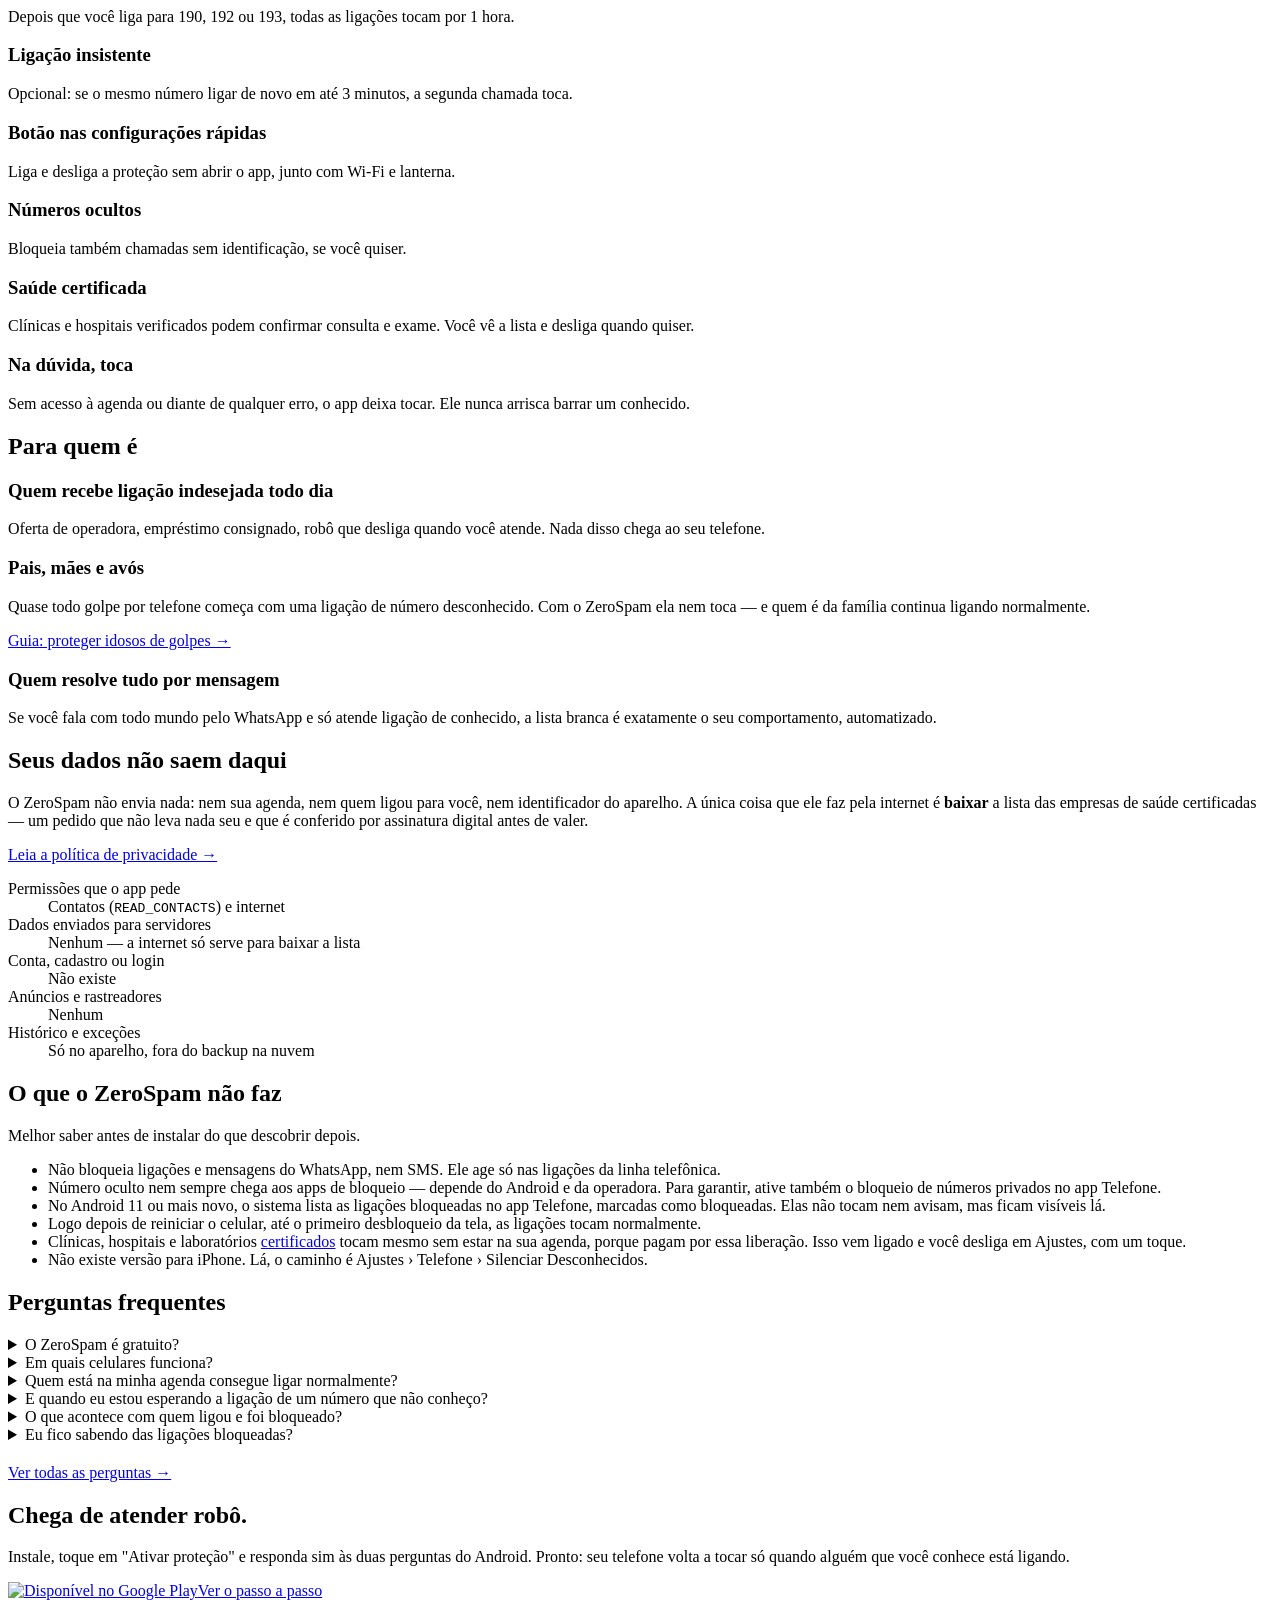
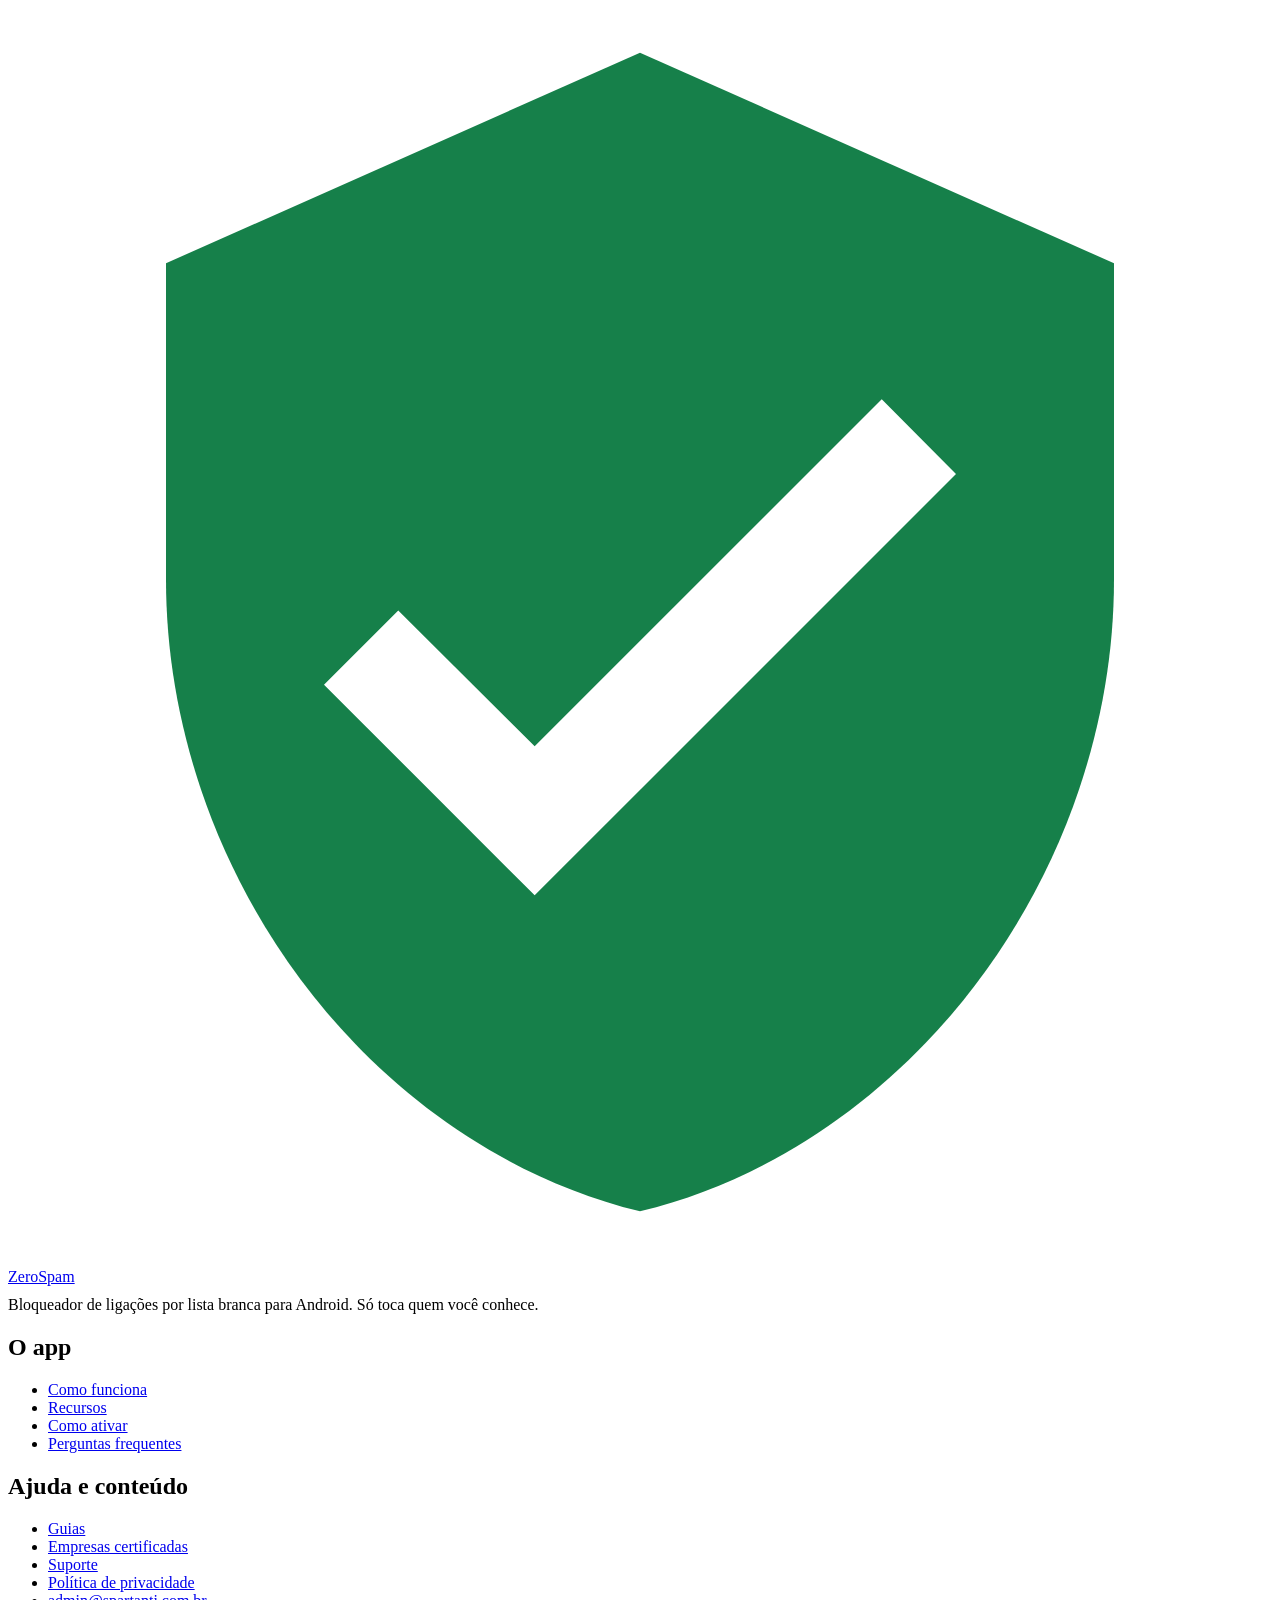
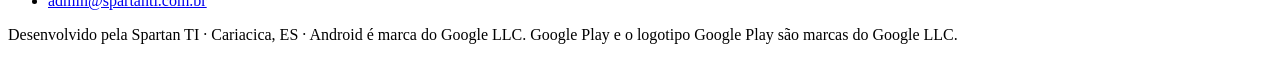
==== commit 9e5ed426: "Empresas certificadas: pagina de cadastro e textos ajustados O app passou a baixar a lista assinada " ====
--- a/index.html
+++ b/index.html
@@ -19,14 +19,14 @@
 <link rel="icon" href="/zerospam/assets/favicon-32.png" sizes="32x32">
 <link rel="apple-touch-icon" href="/zerospam/assets/apple-touch-icon.png">
 <link rel="stylesheet" href="/zerospam/assets/site.css">
-<script type="application/ld+json">{"@context":"https://schema.org","@type":"SoftwareApplication","name":"ZeroSpam","applicationCategory":"SecurityApplication","operatingSystem":"Android 10 ou mais novo","softwareVersion":"1.0.3","inLanguage":"pt-BR","isAccessibleForFree":true,"description":"Bloqueador de ligações por lista branca: só toca quem está na sua agenda ou nas exceções do app. Funciona sem internet.","image":"https://spartanti.github.io/zerospam/assets/img/og.jpg","url":"https://spartanti.github.io/zerospam/","downloadUrl":"https://play.google.com/store/apps/details?id=com.spartanti.zerospam","installUrl":"https://play.google.com/store/apps/details?id=com.spartanti.zerospam","publisher":{"@type":"Organization","name":"Spartan TI","url":"https://spartanti.com.br/","email":"admin@spartanti.com.br","address":{"@type":"PostalAddress","addressLocality":"Cariacica","addressRegion":"ES","addressCountry":"BR"}}}</script>
+<script type="application/ld+json">{"@context":"https://schema.org","@type":"SoftwareApplication","name":"ZeroSpam","applicationCategory":"SecurityApplication","operatingSystem":"Android 10 ou mais novo","softwareVersion":"1.2.0","inLanguage":"pt-BR","isAccessibleForFree":true,"description":"Bloqueador de ligações por lista branca: só toca quem está na sua agenda ou nas exceções do app. Funciona sem internet.","image":"https://spartanti.github.io/zerospam/assets/img/og.jpg","url":"https://spartanti.github.io/zerospam/","downloadUrl":"https://play.google.com/store/apps/details?id=com.spartanti.zerospam","installUrl":"https://play.google.com/store/apps/details?id=com.spartanti.zerospam","publisher":{"@type":"Organization","name":"Spartan TI","url":"https://spartanti.com.br/","email":"admin@spartanti.com.br","address":{"@type":"PostalAddress","addressLocality":"Cariacica","addressRegion":"ES","addressCountry":"BR"}}}</script>
 <script type="application/ld+json">{"@context":"https://schema.org","@type":"WebSite","name":"ZeroSpam","url":"https://spartanti.github.io/zerospam/","inLanguage":"pt-BR","publisher":{"@type":"Organization","name":"Spartan TI","url":"https://spartanti.com.br/","email":"admin@spartanti.com.br","address":{"@type":"PostalAddress","addressLocality":"Cariacica","addressRegion":"ES","addressCountry":"BR"}}}</script>
 </head>
 <body class="">
 <a class="skip" href="#conteudo">Ir para o conteúdo</a>
 <header class="site-head"><div class="wrap">
   <a class="brand" href="/zerospam/"><svg viewBox="0 0 24 24" aria-hidden="true"><path d="M12,1L3,5v6c0,5.55 3.84,10.74 9,12 5.16,-1.26 9,-6.45 9,-12V5l-9,-4z" fill="#16804A"/><path d="M10,17l-4,-4 1.41,-1.41L10,14.17l6.59,-6.59L18,9l-8,8z" fill="#fff"/></svg>ZeroSpam</a>
-  <nav class="site-nav" aria-label="Principal"><a href="/zerospam/#como-funciona">Como funciona</a><a href="/zerospam/#recursos">Recursos</a><a href="/zerospam/como-ativar/">Como ativar</a><a href="/zerospam/guias/">Guias</a><a href="/zerospam/perguntas-frequentes/">Perguntas</a></nav>
+  <nav class="site-nav" aria-label="Principal"><a href="/zerospam/#como-funciona">Como funciona</a><a href="/zerospam/#recursos">Recursos</a><a href="/zerospam/como-ativar/">Como ativar</a><a href="/zerospam/guias/">Guias</a><a href="/zerospam/empresas/">Empresas</a><a href="/zerospam/perguntas-frequentes/">Perguntas</a></nav>
 </div></header>
 <main id="conteudo">
 
@@ -38,7 +38,7 @@
       <p class="lead">O ZeroSpam encerra em silêncio toda ligação de número que não está na sua agenda. Telemarketing, robô e golpista não chegam a tocar — e quem você conhece liga como sempre.</p>
       <div class="cta-row"><a class="play-badge " href="https://play.google.com/store/apps/details?id=com.spartanti.zerospam" rel="noopener"><img src="/zerospam/assets/img/google-play-pt-br.png" alt="Disponível no Google Play" width="323" height="125" loading="lazy"></a><a class="btn btn-ghost" href="#como-funciona">Como funciona</a></div>
       <ul class="checks">
-        <li>Gratuito</li><li>Sem anúncios</li><li>Funciona sem internet</li><li>Android 10 ou mais novo</li>
+        <li>Gratuito</li><li>Sem anúncios</li><li>Sem anúncios e sem cadastro</li><li>Android 10 ou mais novo</li>
       </ul>
     </div>
     <div class="hero-art">
@@ -86,7 +86,7 @@
         <ul>
           <li>Depende de outras pessoas terem denunciado aquele número antes de você.</li>
           <li>Número novo de golpista toca normalmente.</li>
-          <li>Em geral consulta servidores na internet e manda para lá o número de quem ligou.</li>
+          <li>Em geral manda para um servidor o número de quem está ligando para você.</li>
         </ul>
       </div>
       <div class="ours">
@@ -94,7 +94,7 @@
         <ul>
           <li>Não depende de denúncia: se o número não é seu conhecido, não toca.</li>
           <li>Número novo de golpista também não toca — é o mesmo caso.</li>
-          <li>A conferência é no aparelho. O app nem tem permissão de internet.</li>
+          <li>A conferência é no próprio aparelho, sem mandar para lugar nenhum quem ligou para você.</li>
         </ul>
       </div>
     </div>
@@ -151,6 +151,7 @@
       <div><h3>Ligação insistente</h3><p>Opcional: se o mesmo número ligar de novo em até 3 minutos, a segunda chamada toca.</p></div>
       <div><h3>Botão nas configurações rápidas</h3><p>Liga e desliga a proteção sem abrir o app, junto com Wi-Fi e lanterna.</p></div>
       <div><h3>Números ocultos</h3><p>Bloqueia também chamadas sem identificação, se você quiser.</p></div>
+      <div><h3>Saúde certificada</h3><p>Clínicas e hospitais verificados podem confirmar consulta e exame. Você vê a lista e desliga quando quiser.</p></div>
       <div><h3>Na dúvida, toca</h3><p>Sem acesso à agenda ou diante de qualquer erro, o app deixa tocar. Ele nunca arrisca barrar um conhecido.</p></div>
     </div>
   </div>
@@ -180,15 +181,15 @@
 <section class="section privacy">
   <div class="wrap">
     <div class="section-head">
-      <h2>Sem internet. De verdade.</h2>
-      <p>Não é promessa de política de privacidade: o app não pede permissão de internet, então o Android simplesmente não deixaria ele enviar nada. Dá para conferir na própria ficha da Google Play, em "Permissões do app".</p>
+      <h2>Seus dados não saem daqui</h2>
+      <p>O ZeroSpam não envia nada: nem sua agenda, nem quem ligou para você, nem identificador do aparelho. A única coisa que ele faz pela internet é <strong>baixar</strong> a lista das empresas de saúde certificadas — um pedido que não leva nada seu e que é conferido por assinatura digital antes de valer.</p>
       <p><a href="/zerospam/privacidade.html">Leia a política de privacidade →</a></p>
     </div>
     <dl class="perm">
       <dt>Permissões que o app pede</dt>
-      <dd>Uma: contatos (<code>READ_CONTACTS</code>)</dd>
+      <dd>Contatos (<code>READ_CONTACTS</code>) e internet</dd>
       <dt>Dados enviados para servidores</dt>
-      <dd>Nenhum — não há permissão de internet</dd>
+      <dd>Nenhum — a internet só serve para baixar a lista</dd>
       <dt>Conta, cadastro ou login</dt>
       <dd>Não existe</dd>
       <dt>Anúncios e rastreadores</dt>
@@ -207,6 +208,7 @@
       <li>Número oculto nem sempre chega aos apps de bloqueio — depende do Android e da operadora. Para garantir, ative também o bloqueio de números privados no app Telefone.</li>
       <li>No Android 11 ou mais novo, o sistema lista as ligações bloqueadas no app Telefone, marcadas como bloqueadas. Elas não tocam nem avisam, mas ficam visíveis lá.</li>
       <li>Logo depois de reiniciar o celular, até o primeiro desbloqueio da tela, as ligações tocam normalmente.</li>
+      <li>Clínicas, hospitais e laboratórios <a href="/zerospam/empresas/">certificados</a> tocam mesmo sem estar na sua agenda, porque pagam por essa liberação. Isso vem ligado e você desliga em Ajustes, com um toque.</li>
       <li>Não existe versão para iPhone. Lá, o caminho é Ajustes › Telefone › Silenciar Desconhecidos.</li>
     </ul>
   </div>
@@ -270,6 +272,7 @@
     <h2>Ajuda e conteúdo</h2>
     <ul>
       <li><a href="/zerospam/guias/">Guias</a></li>
+      <li><a href="/zerospam/empresas/">Empresas certificadas</a></li>
       <li><a href="/zerospam/suporte/">Suporte</a></li>
       <li><a href="/zerospam/privacidade.html">Política de privacidade</a></li>
       <li><a href="mailto:admin@spartanti.com.br">admin@spartanti.com.br</a></li>
